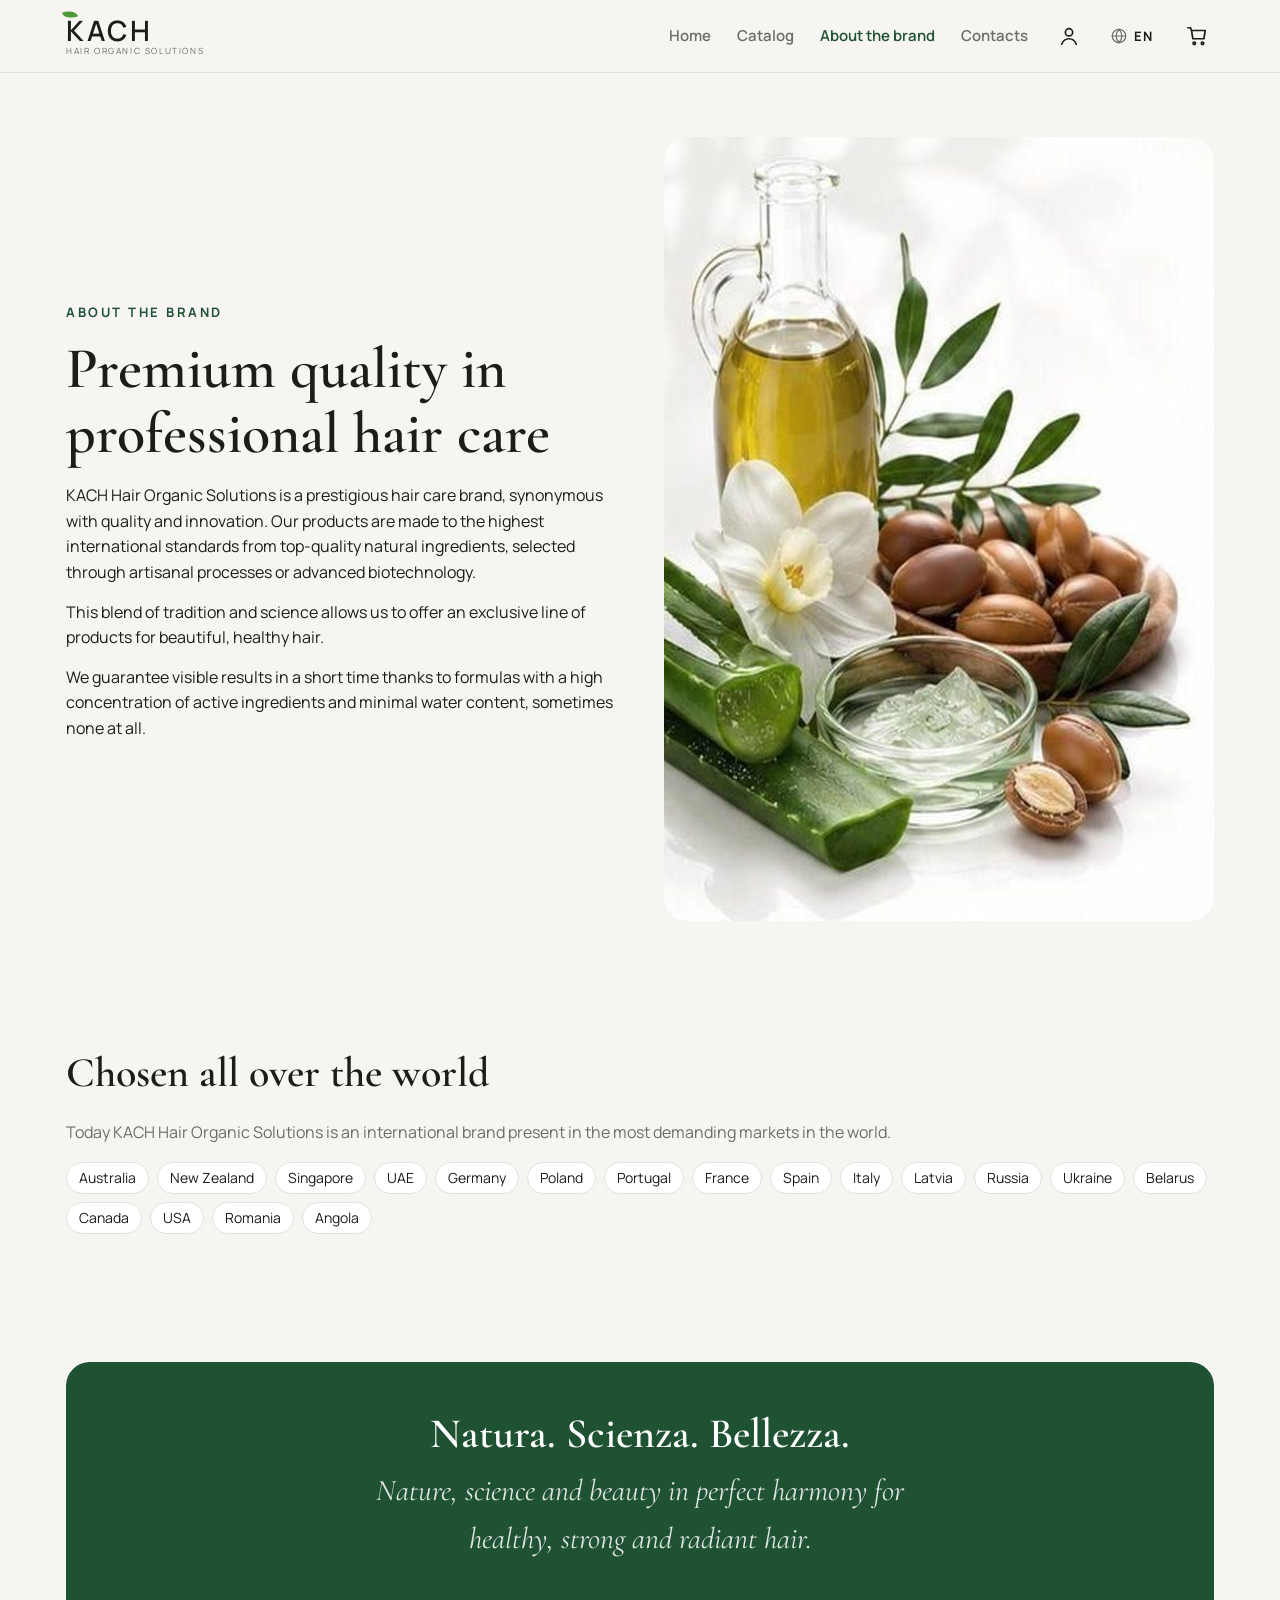
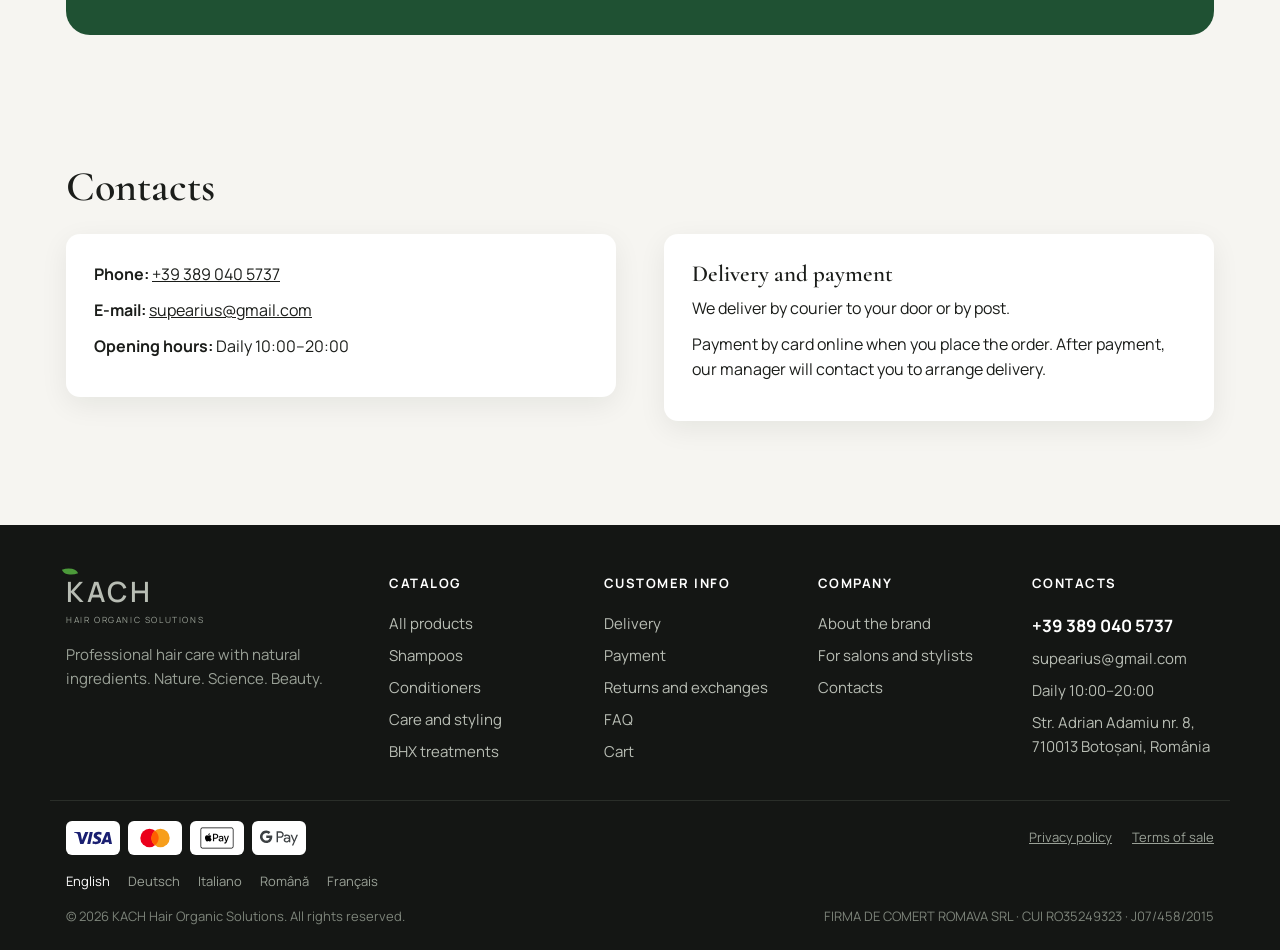
==== about.html @ 1270d690 "Цены без НДС по умолчанию; при выборе Румынии — с НДС 21% Co-Authored-By: Claude Opus 5.5 (1M contex" ====
<!doctype html>
<html lang="en">
<head>
  <meta charset="utf-8">
  <meta name="viewport" content="width=device-width, initial-scale=1">
  <title data-i18n="meta.about.title">About the brand — KACH</title>
  <meta name="description" data-i18n-content="meta.about.desc" content="About the KACH Hair Organic Solutions brand and contacts.">
  <link rel="canonical" href="https://kachhair.com/about.html">
  <meta property="og:url" content="https://kachhair.com/about.html">
  <link rel="alternate" hreflang="en" href="https://kachhair.com/about.html">
  <link rel="alternate" hreflang="de" href="https://kachhair.com/about.html?lang=de">
  <link rel="alternate" hreflang="it" href="https://kachhair.com/about.html?lang=it">
  <link rel="alternate" hreflang="ro" href="https://kachhair.com/about.html?lang=ro">
  <link rel="alternate" hreflang="fr" href="https://kachhair.com/about.html?lang=fr">
  <link rel="alternate" hreflang="x-default" href="https://kachhair.com/about.html">
  <link rel="icon" href="/favicon.ico" sizes="48x48">
  <link rel="icon" type="image/png" sizes="32x32" href="/images/icons/icon-32.png">
  <link rel="icon" type="image/png" sizes="192x192" href="/images/icons/icon-192.png">
  <link rel="apple-touch-icon" sizes="180x180" href="/apple-touch-icon.png">
  <link rel="manifest" href="/site.webmanifest">
  <link rel="preconnect" href="https://fonts.googleapis.com">
  <link rel="stylesheet" href="https://fonts.googleapis.com/css2?family=Cormorant+Garamond:ital,wght@0,500;0,600;1,500&family=Manrope:wght@400;600;700&display=swap">
  <link rel="stylesheet" href="css/style.css?v=86500">
  <script src="js/i18n.js?v=86500"></script>
</head>
<body data-page="about">
  <header id="site-header"></header>
  <main>
    <section class="section">
      <div class="container about-grid">
        <div>
          <p class="eyebrow" data-i18n="About the brand">About the brand</p>
          <h1 data-i18n="about.h1">Premium quality in professional hair care</h1>
          <p data-i18n="about.p1">KACH Hair Organic Solutions is a prestigious hair care brand, synonymous with quality and innovation. Our products are made to the highest international standards from top-quality natural ingredients, selected through artisanal processes or advanced biotechnology.</p>
          <p data-i18n="about.p2">This blend of tradition and science allows us to offer an exclusive line of products for beautiful, healthy hair.</p>
          <p data-i18n="about.p3">We guarantee visible results in a short time thanks to formulas with a high concentration of active ingredients and minimal water content, sometimes none at all.</p>
        </div>
        <img src="images/hero-ingredients.jpg" data-i18n-alt="about.imgAlt" alt="Natural KACH ingredients" width="688" height="784" style="border-radius:24px">
      </div>
    </section>

    <section class="section">
      <div class="container">
        <h2 data-i18n="about.h2world">Chosen all over the world</h2>
        <p class="muted" data-i18n="about.world">Today KACH Hair Organic Solutions is an international brand present in the most demanding markets in the world.</p>
        <div class="countries" data-i18n="about.countries"><span>Australia</span><span>New Zealand</span><span>Singapore</span><span>UAE</span><span>Germany</span><span>Poland</span><span>Portugal</span><span>France</span><span>Spain</span><span>Italy</span><span>Latvia</span><span>Russia</span><span>Ukraine</span><span>Belarus</span><span>Canada</span><span>USA</span><span>Romania</span><span>Angola</span></div>
      </div>
    </section>

    <section class="section">
      <div class="container">
        <div class="banner">
          <h2>Natura. Scienza. Bellezza.</h2>
          <p class="motto" data-i18n="about.motto">Nature, science and beauty in perfect harmony for healthy, strong and radiant hair.</p>
        </div>
      </div>
    </section>

    <section class="section" id="contacts">
      <div class="container">
        <h2 data-i18n="Contacts">Contacts</h2>
        <div class="about-grid" style="align-items:start">
          <div class="panel">
            <p><strong data-i18n="Phone:">Phone:</strong> <span data-contact="phone"></span></p>
            <p><strong>E-mail:</strong> <span data-contact="email"></span></p>
            <p><strong data-i18n="Opening hours:">Opening hours:</strong> <span data-contact="hours"></span></p>
          </div>
          <div class="panel">
            <h3 data-i18n="Delivery and payment">Delivery and payment</h3>
            <p data-i18n="about.delivery">We deliver by courier to your door or by post.</p>
            <p data-i18n="about.payment">Payment by card online when you place the order. After payment, our manager will contact you to arrange delivery.</p>
          </div>
        </div>
      </div>
    </section>
  </main>
  <footer id="site-footer"></footer>
  <script src="js/products.js?v=86500"></script>
  <script src="js/countries.js?v=86500"></script>
  <script src="js/shipping.js?v=86500"></script>
  <script src="js/vendor/supabase.js?v=86500"></script>
  <script src="js/supabase-config.js?v=86500"></script>
  <script src="js/auth.js?v=86500"></script>
  <script src="js/app.js?v=86500"></script>
</body>
</html>
---- css/style.css ----
/* Фирменные цвета KACH — меняйте здесь */
[hidden] { display: none !important; }
:root {
  --bg: #f6f5f1;        /* светлый мрамор */
  --surface: #ffffff;
  --text: #1b1d1a;
  --muted: #6a6e66;
  --green: #1f5133;     /* фирменный тёмно-зелёный */
  --green-dark: #143823;
  --green-soft: #e4ece4;
  --ink: #141614;       /* чёрные плашки */
  --line: #e2e2dc;
  --radius: 14px;
  --shadow: 0 8px 28px rgba(20, 30, 20, 0.07);
  --serif: "Cormorant Garamond", Georgia, "Times New Roman", serif;
  --sans: "Manrope", -apple-system, "Segoe UI", Roboto, Arial, sans-serif;
}

* { box-sizing: border-box; }
html { scroll-behavior: smooth; }
body { margin: 0; font-family: var(--sans); background: var(--bg); color: var(--text); line-height: 1.6; font-size: 16px; }
h1, h2, h3 { font-family: var(--serif); font-weight: 600; line-height: 1.12; text-wrap: balance; }
h1 { font-size: clamp(34px, 5.5vw, 58px); margin: 0 0 16px; }
h2 { font-size: clamp(28px, 4vw, 42px); margin: 0 0 24px; }
h3 { font-size: 23px; margin: 0 0 8px; }
a { color: inherit; }
img { max-width: 100%; display: block; }
.container { width: 100%; max-width: 1180px; margin: 0 auto; padding: 0 16px; }
.muted { color: var(--muted); }
.small { font-size: 14px; }
.section { padding: 64px 0; }
.center { text-align: center; }
.eyebrow { text-transform: uppercase; letter-spacing: 2.5px; font-size: 13px; color: var(--green); font-weight: 700; margin: 0 0 14px; }
:focus-visible { outline: 2px solid var(--green); outline-offset: 2px; }

/* Кнопки */
.btn { display: inline-block; border: 0; cursor: pointer; text-decoration: none; background: var(--green); color: #fff; padding: 13px 28px; border-radius: 999px; font: inherit; font-weight: 700; letter-spacing: .3px; transition: background .2s, transform .1s; }
.btn:hover { background: var(--green-dark); }
.btn:active { transform: scale(.97); }
.btn-small { padding: 8px 16px; font-size: 14px; }
.btn-block { display: block; width: 100%; text-align: center; }
.btn-outline { background: transparent; color: var(--green); box-shadow: inset 0 0 0 1.5px var(--green); }
.btn-outline:hover { background: var(--green); color: #fff; }
.btn-light { background: #fff; color: var(--green-dark); }
.btn-light:hover { background: var(--green-soft); }

/* Логотип */
.logo { display: inline-flex; flex-direction: column; text-decoration: none; line-height: 1; color: var(--text); }
.logo-word { font-family: var(--sans); font-weight: 600; font-size: 28px; letter-spacing: 3px; position: relative; }
.logo-word::before { content: ""; position: absolute; left: -3px; top: -6px; width: 14px; height: 9px; background: #4c9a3a; border-radius: 0 100% 0 100%; transform: rotate(-20deg); }
.logo-sub { font-size: 8.5px; letter-spacing: 1.6px; text-transform: uppercase; color: var(--muted); margin-top: 3px; }

/* Шапка */
#site-header { position: sticky; top: 0; z-index: 20; background: rgba(246, 245, 241, .94); backdrop-filter: blur(8px); border-bottom: 1px solid var(--line); }
.header-inner { display: flex; align-items: center; gap: 24px; height: 72px; }
.nav { display: flex; gap: 26px; margin-left: auto; }
.nav a { text-decoration: none; color: var(--muted); font-weight: 600; font-size: 15px; }
.nav a:hover, .nav a[aria-current="page"] { color: var(--green); }
.cart-link { position: relative; display: flex; color: var(--text); padding: 6px; }
.cart-count { position: absolute; top: -4px; right: -8px; background: var(--green); color: #fff; font-size: 12px; min-width: 20px; height: 20px; border-radius: 10px; display: grid; place-items: center; padding: 0 5px; }
.cart-count[hidden] { display: none; }
.menu-toggle { display: none; background: none; border: 0; font-size: 24px; cursor: pointer; color: var(--text); }
@media (max-width: 760px) {
  .header-inner { gap: 12px; }
  .menu-toggle { display: block; margin-left: auto; order: 2; }
  .cart-link { order: 3; }
  .nav { display: none; position: absolute; top: 72px; left: 0; right: 0; flex-direction: column; gap: 0; background: var(--bg); border-bottom: 1px solid var(--line); }
  .nav a { padding: 14px 16px; border-top: 1px solid var(--line); }
  #site-header.open .nav { display: flex; }
}

/* Главный экран */
.hero { padding: 56px 0 40px; }
.hero-inner { display: grid; grid-template-columns: 1fr 1.05fr; gap: 48px; align-items: center; }
.hero h1 em { font-style: italic; color: var(--green); font-weight: 500; }
.hero .lead { font-size: 18px; color: var(--muted); max-width: 500px; margin: 0 0 28px; }
.hero-actions { display: flex; gap: 12px; flex-wrap: wrap; }
.hero-art { border-radius: 24px; overflow: hidden; box-shadow: var(--shadow); background: #fff; }
.hero-art img { width: 100%; height: auto; }
.trust { display: flex; flex-wrap: wrap; gap: 8px 20px; margin-top: 28px; font-size: 14px; color: var(--muted); }
.trust span::before { content: "✓ "; color: var(--green); font-weight: 700; }
@media (max-width: 860px) { .hero { padding: 32px 0; } .hero-inner { grid-template-columns: 1fr; gap: 28px; } }

/* Философия */
.pillars { display: grid; grid-template-columns: repeat(5, 1fr); border-top: 1px solid var(--line); border-bottom: 1px solid var(--line); }
.pillar { padding: 26px 18px; text-align: center; border-left: 1px solid var(--line); }
.pillar:first-child { border-left: 0; }
.pillar svg { width: 40px; height: 40px; margin: 0 auto 10px; color: var(--green); }
.pillar strong { display: block; font-size: 13px; text-transform: uppercase; letter-spacing: 1px; }
.pillar span { font-size: 13px; color: var(--muted); }
@media (max-width: 900px) { .pillars { grid-template-columns: repeat(2, 1fr); } .pillar { border-left: 0; border-top: 1px solid var(--line); } .pillar:nth-child(-n+2) { border-top: 0; } }

/* Категории */
.cats { display: grid; grid-template-columns: repeat(4, 1fr); gap: 16px; }
.cat { position: relative; display: block; border-radius: var(--radius); overflow: hidden; text-decoration: none; color: #fff; aspect-ratio: 4 / 5; max-width: 100%; background: var(--ink); }
.cat img { width: 100%; height: 100%; object-fit: cover; opacity: .9; transition: transform .4s; }
.cat:hover img { transform: scale(1.04); }
.cat span { position: absolute; left: 0; right: 0; bottom: 0; padding: 40px 18px 16px; background: linear-gradient(transparent, rgba(10, 20, 12, .85)); font-family: var(--serif); font-size: 24px; font-weight: 600; }
@media (max-width: 860px) { .cats { grid-template-columns: repeat(2, 1fr); } }

/* Карточки товаров */
.grid { display: grid; grid-template-columns: repeat(4, 1fr); gap: 20px; }
@media (max-width: 1000px) { .grid { grid-template-columns: repeat(3, 1fr); } }
@media (max-width: 760px) { .grid { grid-template-columns: repeat(2, 1fr); gap: 12px; } }
.card { background: var(--surface); border-radius: var(--radius); overflow: hidden; box-shadow: var(--shadow); display: flex; flex-direction: column; transition: transform .2s; min-width: 0; }
.card:hover { transform: translateY(-3px); }
.card-image { position: relative; display: block; aspect-ratio: 4 / 5; background: #f1f0ec; }
.card-image img { width: 100%; height: 100%; object-fit: cover; }
.badge { position: absolute; top: 12px; left: 12px; background: var(--green); color: #fff; font-size: 12px; font-weight: 700; padding: 4px 10px; border-radius: 999px; }
.card-body { padding: 16px 18px 18px; display: flex; flex-direction: column; flex: 1; }
.card-body h3 { font-family: var(--sans); font-size: 17px; font-weight: 700; margin: 0 0 4px; }
.card-body h3 a { text-decoration: none; }
.card-type { font-size: 12px; color: var(--green); text-transform: uppercase; letter-spacing: 1px; font-weight: 700; margin: 0 0 6px; }
.card-sub { margin: 0 0 6px; color: var(--muted); font-size: 14px; }
.card-sizes { margin: 0 0 14px; font-size: 13px; color: var(--muted); }
.card-footer { margin-top: auto; display: flex; align-items: center; justify-content: space-between; gap: 8px; flex-wrap: wrap; }
.price { font-weight: 700; font-size: 16px; }
.price.big { font-size: 26px; margin: 4px 0 16px; }
@media (max-width: 480px) { .card-body { padding: 12px; } .card-footer .btn { width: 100%; text-align: center; } }

/* Каталог */
.chips { display: flex; gap: 8px; flex-wrap: wrap; margin-bottom: 28px; }
.chip { border: 1px solid var(--line); background: var(--surface); padding: 8px 16px; border-radius: 999px; cursor: pointer; font: inherit; font-size: 14px; font-weight: 600; color: var(--text); }
.chip.active { background: var(--green); border-color: var(--green); color: #fff; }
select, input, textarea { font: inherit; color: var(--text); background: var(--surface); border: 1px solid var(--line); border-radius: 10px; padding: 10px 12px; }

/* Страница товара */
.breadcrumbs { margin: 24px 0; font-size: 14px; color: var(--muted); }
.breadcrumbs a { color: var(--green); }
.product-layout { display: grid; grid-template-columns: 1fr 1fr; gap: 48px; align-items: start; }
.product-image { border-radius: var(--radius); overflow: hidden; background: #f1f0ec; }
.product-image img { width: 100%; height: auto; }
.product-sub { font-size: 18px; color: var(--muted); margin: -6px 0 8px; }
.sizes { display: flex; gap: 8px; flex-wrap: wrap; }
.buy-row { display: flex; gap: 12px; flex-wrap: wrap; margin: 22px 0; }
.qty { display: inline-flex; align-items: center; border: 1px solid var(--line); border-radius: 999px; background: var(--surface); }
.qty button { background: none; border: 0; width: 40px; height: 44px; font-size: 18px; cursor: pointer; color: var(--text); }
.qty input { width: 44px; border: 0; text-align: center; padding: 0; -moz-appearance: textfield; }
.qty input::-webkit-inner-spin-button { -webkit-appearance: none; }
.qty span { min-width: 28px; text-align: center; }
.specs { margin: 0 0 20px; border-top: 1px solid var(--line); }
.specs div { display: grid; grid-template-columns: 120px 1fr; gap: 12px; padding: 10px 0; border-bottom: 1px solid var(--line); }
.specs dt { color: var(--muted); font-size: 14px; }
.specs dd { margin: 0; font-size: 15px; }
.benefits { list-style: none; padding: 0; margin: 0; display: grid; grid-template-columns: 1fr 1fr; gap: 8px 16px; }
.benefits li { font-size: 14px; font-weight: 600; }
.benefits li::before { content: "✓ "; color: var(--green); }
.product-details { display: grid; grid-template-columns: 1.1fr 1fr; gap: 48px; margin-top: 56px; align-items: start; }
.details-text p { margin: 0 0 14px; }
.details-text h3 { margin-top: 28px; }
.keys { display: flex; flex-wrap: wrap; gap: 8px; }
.key { background: var(--green-soft); color: var(--green-dark); padding: 6px 12px; border-radius: 999px; font-size: 14px; font-weight: 600; }
.poster { margin: 0; }
.poster img { border-radius: var(--radius); box-shadow: var(--shadow); }
.poster figcaption { font-size: 13px; color: var(--muted); margin-top: 8px; }
@media (max-width: 860px) { .product-layout, .product-details { grid-template-columns: 1fr; gap: 24px; } .product-details { margin-top: 32px; } }

/* Корзина */
.cart-layout { display: grid; grid-template-columns: 1fr 340px; gap: 32px; align-items: start; }
.cart-list { background: var(--surface); border-radius: var(--radius); box-shadow: var(--shadow); }
.cart-row { display: grid; grid-template-columns: 64px 1fr auto auto 32px; gap: 16px; align-items: center; padding: 14px 20px; border-bottom: 1px solid var(--line); }
.cart-row:last-child { border-bottom: 0; }
.cart-thumb { border-radius: 10px; overflow: hidden; aspect-ratio: 4 / 5; }
.cart-thumb img { width: 100%; height: 100%; object-fit: cover; }
.cart-name { display: flex; flex-direction: column; min-width: 0; }
.cart-name a { text-decoration: none; }
.cart-sum { min-width: 80px; text-align: right; }
.remove { background: none; border: 0; font-size: 22px; color: var(--muted); cursor: pointer; }
.remove:hover { color: #b04a3a; }
.summary { background: var(--surface); border-radius: var(--radius); box-shadow: var(--shadow); padding: 24px; position: sticky; top: 92px; }
.row { display: flex; justify-content: space-between; gap: 12px; padding: 6px 0; }
.row.total { border-top: 1px solid var(--line); margin: 12px 0 18px; padding-top: 14px; font-weight: 700; font-size: 18px; }
@media (max-width: 860px) {
  .cart-layout { grid-template-columns: 1fr; }
  .summary { position: static; }
  .cart-row { grid-template-columns: 56px 1fr 32px; grid-template-areas: "img name rm" "img qty sum"; row-gap: 8px; padding: 14px 16px; }
  .cart-thumb { grid-area: img; } .cart-name { grid-area: name; } .remove { grid-area: rm; }
  .cart-row .qty { grid-area: qty; justify-self: start; } .cart-sum { grid-area: sum; }
}

/* Оформление заказа */
.checkout-layout { display: grid; grid-template-columns: 1fr 360px; gap: 32px; align-items: start; }
.form { background: var(--surface); border-radius: var(--radius); box-shadow: var(--shadow); padding: 28px; display: grid; gap: 18px; }
.form fieldset { border: 0; padding: 0; margin: 0; display: grid; gap: 14px; }
.form legend { font-family: var(--serif); font-size: 24px; font-weight: 600; margin-bottom: 10px; }
.field { display: grid; gap: 6px; }
.field label { font-size: 14px; color: var(--muted); }
.field-row { display: grid; grid-template-columns: 1fr 1fr; gap: 14px; }
.radio { display: flex; gap: 10px; align-items: flex-start; padding: 12px 14px; border: 1px solid var(--line); border-radius: 10px; cursor: pointer; }
.radio input { margin-top: 5px; accent-color: var(--green); }
.radio:has(input:checked) { border-color: var(--green); background: var(--green-soft); }
@media (max-width: 860px) { .checkout-layout { grid-template-columns: 1fr; } .field-row { grid-template-columns: 1fr; } .form { padding: 20px; } }

/* Пустые состояния */
.empty { text-align: center; padding: 64px 16px; }
.success-icon { width: 72px; height: 72px; border-radius: 50%; background: var(--green); color: #fff; font-size: 36px; display: grid; place-items: center; margin: 0 auto 20px; }

/* О бренде */
.about-grid { display: grid; grid-template-columns: 1fr 1fr; gap: 48px; align-items: center; }
.about-grid p { margin: 0 0 14px; }
.panel { background: var(--surface); border-radius: var(--radius); box-shadow: var(--shadow); padding: 28px; }
.panel p { margin: 0 0 10px; }
.countries { display: flex; flex-wrap: wrap; gap: 8px; margin-top: 8px; }
.countries span { border: 1px solid var(--line); background: var(--surface); border-radius: 999px; padding: 4px 12px; font-size: 14px; }
@media (max-width: 860px) { .about-grid { grid-template-columns: 1fr; gap: 24px; } }

/* Тёмная полоса */
.band { background: var(--green-dark); color: #fff; }
.band .container { display: grid; grid-template-columns: repeat(4, 1fr); gap: 20px; padding-top: 26px; padding-bottom: 26px; }
.band .container > div { font-size: 13px; text-transform: uppercase; letter-spacing: 1.2px; display: flex; gap: 12px; align-items: center; }
.band svg { flex: none; width: 34px; height: 34px; color: #8cc47a; }
@media (max-width: 860px) { .band .container { grid-template-columns: 1fr 1fr; } }

/* Баннер */
.banner { background: var(--green); color: #fff; border-radius: 24px; padding: 48px 32px; text-align: center; }
.banner h2 { margin-bottom: 10px; }
.banner p { opacity: .85; max-width: 560px; margin: 0 auto 24px; }
.motto { font-family: var(--serif); font-style: italic; font-size: clamp(22px, 3vw, 30px); }

/* Подвал */
#site-footer { background: var(--ink); color: #c9cdc5; margin-top: 40px; padding: 0 0 24px; font-size: 15px; }
.footer-top { background: var(--green-dark); color: #fff; }
.footer-top-inner { display: flex; justify-content: space-between; align-items: center; gap: 16px 32px; flex-wrap: wrap; padding-top: 22px; padding-bottom: 22px; }
.footer-top strong { display: block; font-family: var(--serif); font-size: 24px; font-weight: 600; }
.footer-top span { color: #bfd3c3; font-size: 14px; }
.socials { display: flex; gap: 10px; flex-wrap: wrap; }
.social { width: 42px; height: 42px; border-radius: 50%; display: grid; place-items: center; border: 1px solid rgba(255,255,255,.35); color: #fff; transition: background .2s; }
.social:hover { background: rgba(255,255,255,.12); }
.social svg { width: 20px; height: 20px; }
#site-footer .logo { color: #fff; }
#site-footer .logo-sub { color: #9aa197; }
.footer-note { color: #9aa197; margin: 14px 0 8px; max-width: 300px; }
.footer-made { color: #8cc47a; font-size: 13px; text-transform: uppercase; letter-spacing: 1.5px; margin: 0; }
.footer-inner { display: grid; grid-template-columns: 1.6fr repeat(4, 1fr); gap: 32px; padding-top: 48px; padding-bottom: 32px; }
.footer-inner h4 { margin: 0 0 14px; font-size: 13px; text-transform: uppercase; letter-spacing: 1.5px; color: #fff; }
.footer-inner a:not(.logo), .footer-inner span { display: block; text-decoration: none; color: #b8bdb4; padding: 4px 0; }
.footer-inner a:not(.logo):hover { color: #fff; }
.footer-inner .footer-phone { color: #fff !important; font-weight: 700; font-size: 17px; }
.footer-bottom { display: flex; justify-content: space-between; align-items: center; gap: 16px; flex-wrap: wrap; border-top: 1px solid #2a2e29; padding-top: 20px; padding-bottom: 16px; }
.pay { display: flex; gap: 8px; flex-wrap: wrap; }
.pay-badge { display: inline-flex; align-items: center; justify-content: center; width: 54px; height: 34px; padding: 6px 8px; background: #fff; border-radius: 6px; }
.pay-inline { margin: 8px 0 4px; }
.pay-inline .pay-badge { width: 46px; height: 30px; padding: 5px 7px; border: 1px solid #e3e3dc; }
.pay-badge svg { width: 100%; height: 100%; display: block; }
.legal { display: flex; gap: 20px; flex-wrap: wrap; }
.legal a { color: #9aa197; font-size: 13px; }
.legal a:hover { color: #fff; }
.copyright { display: flex; justify-content: space-between; gap: 8px 24px; flex-wrap: wrap; font-size: 13px; color: #7d847a; }
@media (max-width: 1000px) { .footer-inner { grid-template-columns: repeat(2, 1fr); } .footer-brand { grid-column: 1 / -1; } }
@media (max-width: 480px) { .footer-inner { grid-template-columns: 1fr; gap: 24px; } }

/* Страница «Покупателям» */
.info-layout { display: grid; grid-template-columns: 240px 1fr; gap: 40px; align-items: start; }
.info-nav { position: sticky; top: 92px; display: grid; gap: 4px; }
.info-nav a { text-decoration: none; color: var(--muted); padding: 6px 12px; border-radius: 8px; font-weight: 600; font-size: 15px; }
.info-nav a:hover { background: var(--green-soft); color: var(--green-dark); }
.info-block { background: var(--surface); border-radius: var(--radius); box-shadow: var(--shadow); padding: 28px; margin-bottom: 20px; scroll-margin-top: 96px; min-width: 0; }
.info-block h2 { font-size: 30px; margin-bottom: 14px; }
.info-block p, .info-block li { color: #3b3f39; }
.info-block ul { padding-left: 20px; }
.info-block details { border-top: 1px solid var(--line); padding: 12px 0; }
.info-block summary { cursor: pointer; font-weight: 700; }
.info-block details p { margin: 8px 0 0; }
.note { background: #fff8e6; border: 1px solid #f0dfb0; color: #6b5514; border-radius: 10px; padding: 10px 14px; font-size: 14px; }
@media (max-width: 860px) { .info-layout { grid-template-columns: 1fr; } .info-nav { position: static; display: flex; flex-wrap: wrap; } .info-block { padding: 20px; } }

/* Уведомление */
.toast { position: fixed; left: 50%; bottom: 24px; transform: translate(-50%, 20px); background: var(--ink); color: #fff; padding: 12px 22px; border-radius: 999px; opacity: 0; pointer-events: none; transition: .25s; z-index: 50; white-space: nowrap; }
.toast.show { opacity: 1; transform: translate(-50%, 0); }
@media (prefers-reduced-motion: reduce) { * { transition: none !important; scroll-behavior: auto !important; } }

/* Главная по плакату бренда */
.brand-hero { padding: 40px 0 48px; background: var(--surface); }
.brand-grid { display: grid; grid-template-columns: 0.8fr 1.2fr; gap: 48px; align-items: start; }
.brand-art { border-radius: 24px; overflow: hidden; position: sticky; top: 96px; }
.brand-art img { width: 100%; height: auto; }
.brand-text { position: relative; text-align: left; min-width: 0; }
.brand-text p { margin: 0 0 14px; }
.brand-text strong { color: var(--green); }
.brand-text hr { border: 0; border-top: 2px solid var(--green); width: 36px; margin: 18px 0; }
.world { position: absolute; right: 0; top: 0; width: 42%; opacity: .7; pointer-events: none; }
.big-logo { display: flex; flex-direction: column; line-height: 1; margin-bottom: 22px; position: relative; }
.big-logo .logo-word { font-size: clamp(56px, 9vw, 104px); letter-spacing: 8px; color: #5d6360; }
.big-logo .logo-word::before { width: 34px; height: 22px; left: 0; top: -12px; }
.big-logo .logo-sub { font-size: clamp(13px, 1.8vw, 20px); letter-spacing: 2.5px; margin-top: 6px; }
.brand-kicker { font-size: 18px; font-weight: 700; letter-spacing: 3px; text-transform: uppercase; margin: 0 0 2px !important; }
.brand-script { font-family: var(--serif); font-style: italic; font-size: clamp(26px, 3.4vw, 36px); color: var(--green); margin: 0 0 8px !important; }
.leaf-rule { width: 60px; height: 2px; background: var(--green); margin: 4px 0 22px; position: relative; }
.leaf-rule::after { content: ""; position: absolute; right: -14px; top: -6px; width: 12px; height: 8px; background: var(--green); border-radius: 0 100% 0 100%; }
.brand-text .btn { margin-top: 10px; }
.philosophy { padding: 40px 0; background: var(--bg); }
.phil-grid { display: grid; grid-template-columns: 1.6fr 1fr; gap: 32px; align-items: center; }
.phil-title { font-family: var(--sans); font-size: 18px; font-weight: 700; letter-spacing: 2.5px; text-transform: uppercase; color: var(--green); margin: 0 0 16px; }
.philosophy .pillars { border: 0; }
.philosophy .pillar svg { width: 44px; height: 44px; padding: 8px; border: 1.4px solid var(--green); border-radius: 50%; }
.motto-box { text-align: center; border-left: 1px solid var(--line); padding-left: 24px; }
.motto-head { font-size: 20px; font-weight: 700; letter-spacing: 2px; text-transform: uppercase; color: var(--green); margin: 0 0 8px; }
.motto-box .motto { margin: 0; }
@media (max-width: 960px) {
  .brand-grid, .phil-grid { grid-template-columns: 1fr; gap: 28px; }
  .brand-art { position: static; max-width: 520px; }
  .motto-box { border-left: 0; padding-left: 0; border-top: 1px solid var(--line); padding-top: 24px; }
}
@media (max-width: 560px) { .world { display: none; } .big-logo .logo-word { letter-spacing: 5px; } }
@media (max-width: 560px) { .band .container { grid-template-columns: 1fr; } }
[data-page="home"] #site-footer { margin-top: 0; }
[data-page="home"] .footer-top { border-top: 1px solid rgba(255,255,255,.12); }

/* Иконка кабинета */
.account-link { position: relative; display: flex; color: var(--text); padding: 6px; }
.account-link.logged svg { display: none; }
.account-initial { width: 30px; height: 30px; border-radius: 50%; background: var(--green); color: #fff; display: grid; place-items: center; font-weight: 700; font-size: 14px; }
.account-initial[hidden] { display: none; }
@media (max-width: 760px) { .account-link { order: 3; margin-left: 4px; } .cart-link { order: 4; } }

/* Избранное */
.card { position: relative; }
.fav { position: absolute; top: 10px; right: 10px; z-index: 2; width: 38px; height: 38px; border-radius: 50%; border: 0; background: rgba(255,255,255,.92); color: var(--text); display: grid; place-items: center; cursor: pointer; box-shadow: 0 2px 8px rgba(0,0,0,.08); transition: transform .15s; }
.fav:hover { transform: scale(1.08); }
.fav.on { color: #c0392b; }
.fav.on svg { fill: currentColor; }
.fav-big { position: static; width: 46px; height: 46px; border: 1px solid var(--line); box-shadow: none; background: var(--surface); }

/* Вход и регистрация */
.auth-wrap { display: grid; grid-template-columns: minmax(0, 460px) minmax(0, 1fr); gap: 48px; align-items: start; justify-content: center; }
.auth-wrap.single { grid-template-columns: minmax(0, 480px); }
.auth-card { background: var(--surface); border-radius: 20px; box-shadow: var(--shadow); padding: 32px; }
.auth-card.center { text-align: center; }
.auth-title { font-size: 36px; margin: 18px 0 18px; }
.auth-tabs { display: grid; grid-template-columns: 1fr 1fr; background: var(--bg); border-radius: 999px; padding: 4px; }
.auth-tabs button { border: 0; background: none; padding: 10px; border-radius: 999px; font: inherit; font-weight: 700; color: var(--muted); cursor: pointer; }
.auth-tabs button.active { background: var(--surface); color: var(--green-dark); box-shadow: 0 1px 4px rgba(0,0,0,.08); }
.btn-google { width: 100%; display: flex; align-items: center; justify-content: center; gap: 10px; border: 1px solid var(--line); background: var(--surface); border-radius: 999px; padding: 12px; font: inherit; font-weight: 700; cursor: pointer; color: var(--text); }
.btn-google:hover { background: var(--bg); }
.btn-google:disabled, .btn:disabled { opacity: .6; cursor: wait; }
.or { display: flex; align-items: center; gap: 12px; color: var(--muted); font-size: 13px; margin: 18px 0; }
.or::before, .or::after { content: ""; flex: 1; border-top: 1px solid var(--line); }
.auth-form { display: grid; gap: 14px; }
.auth-form input:not([type="checkbox"]), .cab-form input { width: 100%; }
.pass-wrap { position: relative; }
.pass-wrap input { padding-right: 90px; }
.pass-toggle { position: absolute; right: 6px; top: 50%; transform: translateY(-50%); border: 0; background: none; color: var(--green); font: inherit; font-size: 13px; font-weight: 700; cursor: pointer; padding: 6px 8px; }
.check { display: flex; gap: 8px; align-items: flex-start; }
.check input { margin-top: 4px; accent-color: var(--green); }
.form-msg { margin: 0; font-size: 14px; min-height: 0; }
.form-msg.err { color: #b03a2e; background: #fbecea; padding: 10px 12px; border-radius: 8px; }
.form-msg.ok { color: var(--green-dark); background: var(--green-soft); padding: 10px 12px; border-radius: 8px; }
.auth-foot { text-align: center; margin: 16px 0 0; }
.link { border: 0; background: none; color: var(--green); font: inherit; font-weight: 600; cursor: pointer; padding: 0; text-decoration: underline; text-underline-offset: 3px; }
.link.danger { color: #b03a2e; }
.auth-perks { padding-top: 24px; }
.auth-perks h2 { font-size: 30px; }
.auth-perks ul { list-style: none; padding: 0; margin: 0; display: grid; gap: 18px; }
.auth-perks li { display: grid; gap: 2px; padding-left: 28px; position: relative; }
.auth-perks li::before { content: "✓"; position: absolute; left: 0; top: 0; color: var(--green); font-weight: 700; }
.auth-perks span { color: var(--muted); font-size: 15px; }
.login-hint { background: var(--green-soft); border-radius: 10px; padding: 10px 14px; margin: 0; font-size: 14px; }
.login-hint[hidden] { display: none; }
@media (max-width: 860px) { .auth-wrap { grid-template-columns: minmax(0, 1fr); gap: 28px; } .auth-card { padding: 22px; } .auth-perks { padding-top: 0; } }

/* Кабинет */
.cab-head { display: flex; align-items: center; gap: 16px; margin-bottom: 28px; }
.cab-head h1 { margin: 0; font-size: clamp(30px, 4vw, 44px); }
.cab-head p { margin: 0; }
.avatar { width: 64px; height: 64px; border-radius: 50%; background: var(--green); color: #fff; display: grid; place-items: center; font-size: 26px; font-weight: 700; flex: none; }
.cab-layout { display: grid; grid-template-columns: 240px minmax(0, 1fr); gap: 32px; align-items: start; }
.cab-nav { display: grid; gap: 4px; background: var(--surface); border-radius: var(--radius); box-shadow: var(--shadow); padding: 12px; position: sticky; top: 92px; }
.cab-nav a { text-decoration: none; padding: 10px 14px; border-radius: 10px; font-weight: 600; color: var(--muted); }
.cab-nav a:hover { background: var(--bg); color: var(--text); }
.cab-nav a.active { background: var(--green-soft); color: var(--green-dark); }
.cab-nav .logout { text-align: left; padding: 10px 14px; color: #b03a2e; text-decoration: none; border-top: 1px solid var(--line); margin-top: 6px; border-radius: 0; }
.cab-body { background: var(--surface); border-radius: var(--radius); box-shadow: var(--shadow); padding: 28px; min-width: 0; }
.cab-body h2 { font-size: 30px; margin-bottom: 18px; }
.cab-empty { text-align: center; padding: 32px 0; color: var(--muted); }
.cab-form { display: grid; gap: 14px; max-width: 520px; }
.cab-form h3 { margin: 18px 0 0; }
.cab-sub { border-top: 1px solid var(--line); margin-top: 28px; padding-top: 20px; display: grid; gap: 8px; justify-items: start; max-width: 520px; }
.cab-sub h3, .cab-sub p { margin: 0; }
.grid-3 { grid-template-columns: repeat(3, minmax(0, 1fr)); }
.order { border: 1px solid var(--line); border-radius: 12px; padding: 16px 18px; margin-bottom: 14px; }
.order header, .order footer { display: flex; justify-content: space-between; gap: 12px; flex-wrap: wrap; align-items: center; }
.order ul { list-style: none; padding: 0; margin: 12px 0; display: grid; gap: 6px; }
.order li { display: flex; justify-content: space-between; gap: 12px; font-size: 15px; }
.order footer { border-top: 1px solid var(--line); padding-top: 10px; }
.status { font-size: 13px; font-weight: 700; padding: 4px 10px; border-radius: 999px; background: #fff3d6; color: #7a5a0c; }
.status-confirmed, .status-shipped { background: #e3eefc; color: #234e8a; }
.status-done, .status-paid { background: var(--green-soft); color: var(--green-dark); }
.status-cancelled { background: #f3e1df; color: #8e2f24; }
.addr-list { display: grid; gap: 10px; margin-bottom: 8px; }
.addr { display: flex; justify-content: space-between; gap: 12px; flex-wrap: wrap; border: 1px solid var(--line); border-radius: 12px; padding: 14px 16px; }
.addr p { margin: 4px 0 0; }
.addr-actions { display: flex; gap: 16px; align-items: center; }
.pill { font-size: 12px; background: var(--green-soft); color: var(--green-dark); padding: 2px 8px; border-radius: 999px; font-weight: 700; }
@media (max-width: 1000px) { .grid-3 { grid-template-columns: repeat(2, minmax(0, 1fr)); } }
@media (max-width: 860px) {
  .cab-layout { grid-template-columns: minmax(0, 1fr); gap: 16px; }
  .cab-nav { position: static; display: flex; overflow-x: auto; padding: 6px; }
  .cab-nav a, .cab-nav .logout { white-space: nowrap; border-top: 0; margin: 0; }
  .cab-body { padding: 20px; }
}

/* Онлайн-оплата */
.pay-test { font-size: 13px; background: #fff3d6; color: #7a5a0c; padding: 8px 12px; border-radius: 10px; margin: 0 0 10px; }
.pay-screen { max-width: 460px; margin: 0 auto; }
.pay-actions { display: grid; gap: 12px; margin: 22px 0 12px; }
.pay-actions #paypal-buttons:empty { display: none; }

/* Плакат товара (HTML-версия фирменного плаката) */
.poster-card { margin: 0; display: grid; grid-template-columns: 0.9fr 1.1fr; background: #f1efe9; border-radius: var(--radius); box-shadow: var(--shadow); overflow: hidden; align-self: start; }
.pc-photo { position: relative; background: #eceae4; }
.pc-photo img { width: 100%; height: 100%; object-fit: cover; }
.pc-body { padding: 26px 24px 20px; }
.pc-logo { font-family: var(--sans); font-weight: 700; font-size: 26px; letter-spacing: 0.04em; line-height: 1; color: var(--ink); }
.pc-logo small { display: block; font-size: 8px; letter-spacing: 0.18em; font-weight: 600; margin-top: 4px; color: var(--muted); }
.pc-name { font-family: var(--sans); font-weight: 800; font-size: clamp(24px, 3vw, 34px); text-transform: uppercase; letter-spacing: 0.01em; margin: 22px 0 8px; color: var(--ink); }
.pc-sub { display: inline-block; background: var(--ink); color: #fff; font-size: 11px; font-weight: 700; letter-spacing: 0.08em; text-transform: uppercase; padding: 5px 10px; border-left: 4px solid #6fa04a; }
.pc-short { font-size: 14px; line-height: 1.5; margin: 16px 0 14px; color: #33372f; }
.pc-ben { list-style: none; margin: 0; padding: 0; display: grid; gap: 10px; }
.pc-ben li { display: flex; align-items: center; gap: 10px; font-size: 14px; font-weight: 600; color: var(--ink); }
.pc-ben svg { flex: none; width: 30px; height: 30px; padding: 5px; border: 1.5px solid var(--ink); border-radius: 50%; color: var(--green); }
.pc-bar { grid-column: 1 / -1; display: flex; flex-wrap: wrap; gap: 10px 22px; align-items: center; background: var(--ink); color: #fff; padding: 14px 20px; font-size: 13px; }
.pc-bar span { display: block; font-size: 10px; letter-spacing: 0.12em; text-transform: uppercase; color: #a9b0a4; }
.pc-bar .pc-hair { flex: 1 1 220px; }
.pc-bar .pc-mx strong { font-family: var(--serif); font-style: italic; font-size: 18px; color: #9fcf7c; }
@media (max-width: 560px) {
  .poster-card { grid-template-columns: 1fr; }
  .pc-photo { aspect-ratio: 4 / 3; }
}
.pc-bar .pc-ph { text-transform: none; }
@media (max-width: 560px) { .pc-photo { aspect-ratio: 1 / 1; } .pc-photo img { object-position: center 20%; } }
.field-hint { display: block; font-size: 12px; color: var(--muted); margin-top: 4px; }
select { font: inherit; }
#addr-fields, #ad-fields { display: grid; gap: 14px; }
.field-hint { margin-top: -2px; }
.cab-form select { width: 100%; }
@media (max-width: 560px) { #addr-fields .field-row { grid-template-columns: 1fr; } }
.cab-count { display: inline-grid; place-items: center; min-width: 22px; height: 22px; padding: 0 6px; margin-left: 8px; border-radius: 999px; background: var(--green); color: #fff; font-size: 12px; font-weight: 700; line-height: 1; vertical-align: 1px; }
.cab-nav a.active .cab-count { background: var(--green-dark); }

.sr-only { position: absolute; width: 1px; height: 1px; overflow: hidden; clip: rect(0 0 0 0); white-space: nowrap; }

.price.sold-out { color: #8a8f87; font-size: 14px; font-weight: 600; }
#buy[disabled] { cursor: not-allowed; }
.vat-note { font-size: 12px; color: #8a8f87; margin: 4px 0 0; }
.vat-center { text-align: center; margin-top: 24px; }
#price + .vat-note { margin: -16px 0 14px; }
.summary .vat-note { margin: 2px 0 14px; text-align: right; }

/* Выбор языка */
.i18n-wait body { opacity: 0; }
.lang-switch { position: relative; display: flex; align-items: center; gap: 4px; color: var(--muted); cursor: pointer; }
.lang-switch svg { flex: none; pointer-events: none; }
.lang-switch select { appearance: none; -webkit-appearance: none; background: transparent; border: 0; font: inherit; font-weight: 700; font-size: 13px; letter-spacing: .5px; color: var(--text); padding: 6px 2px; cursor: pointer; }
.lang-switch select:focus-visible { outline: 2px solid var(--green); border-radius: 4px; }
.lang-switch:hover, .lang-switch:hover select { color: var(--green); }
@media (max-width: 980px) and (min-width: 761px) { .header-inner { gap: 16px; } .nav { gap: 16px; } .nav a { font-size: 14px; } }
@media (max-width: 760px) { .lang-switch { order: 3; } .account-link { order: 4; } .cart-link { order: 5; } }
.footer-langs { display: flex; flex-wrap: wrap; gap: 6px 18px; padding-bottom: 14px; font-size: 13px; }
.footer-langs a { color: #9aa197; text-decoration: none; }
.footer-langs a:hover, .footer-langs a[aria-current] { color: #fff; }
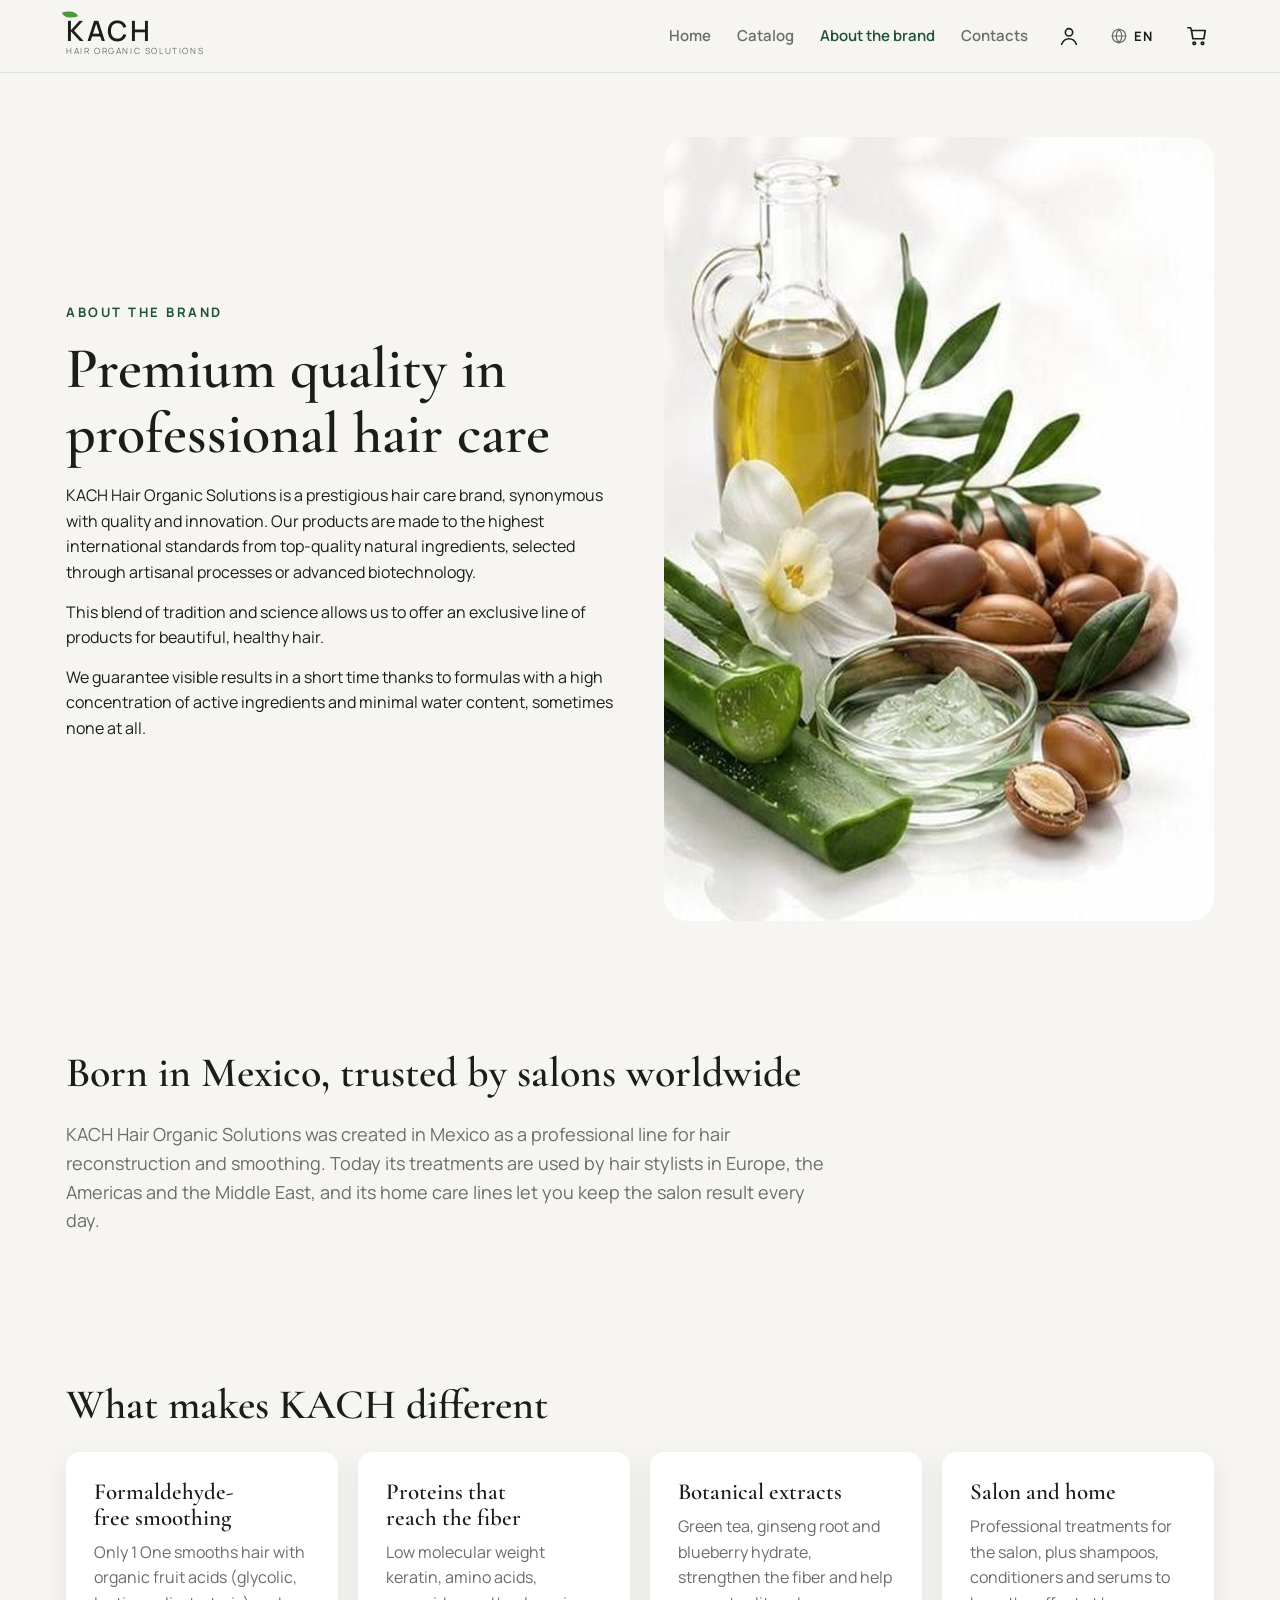
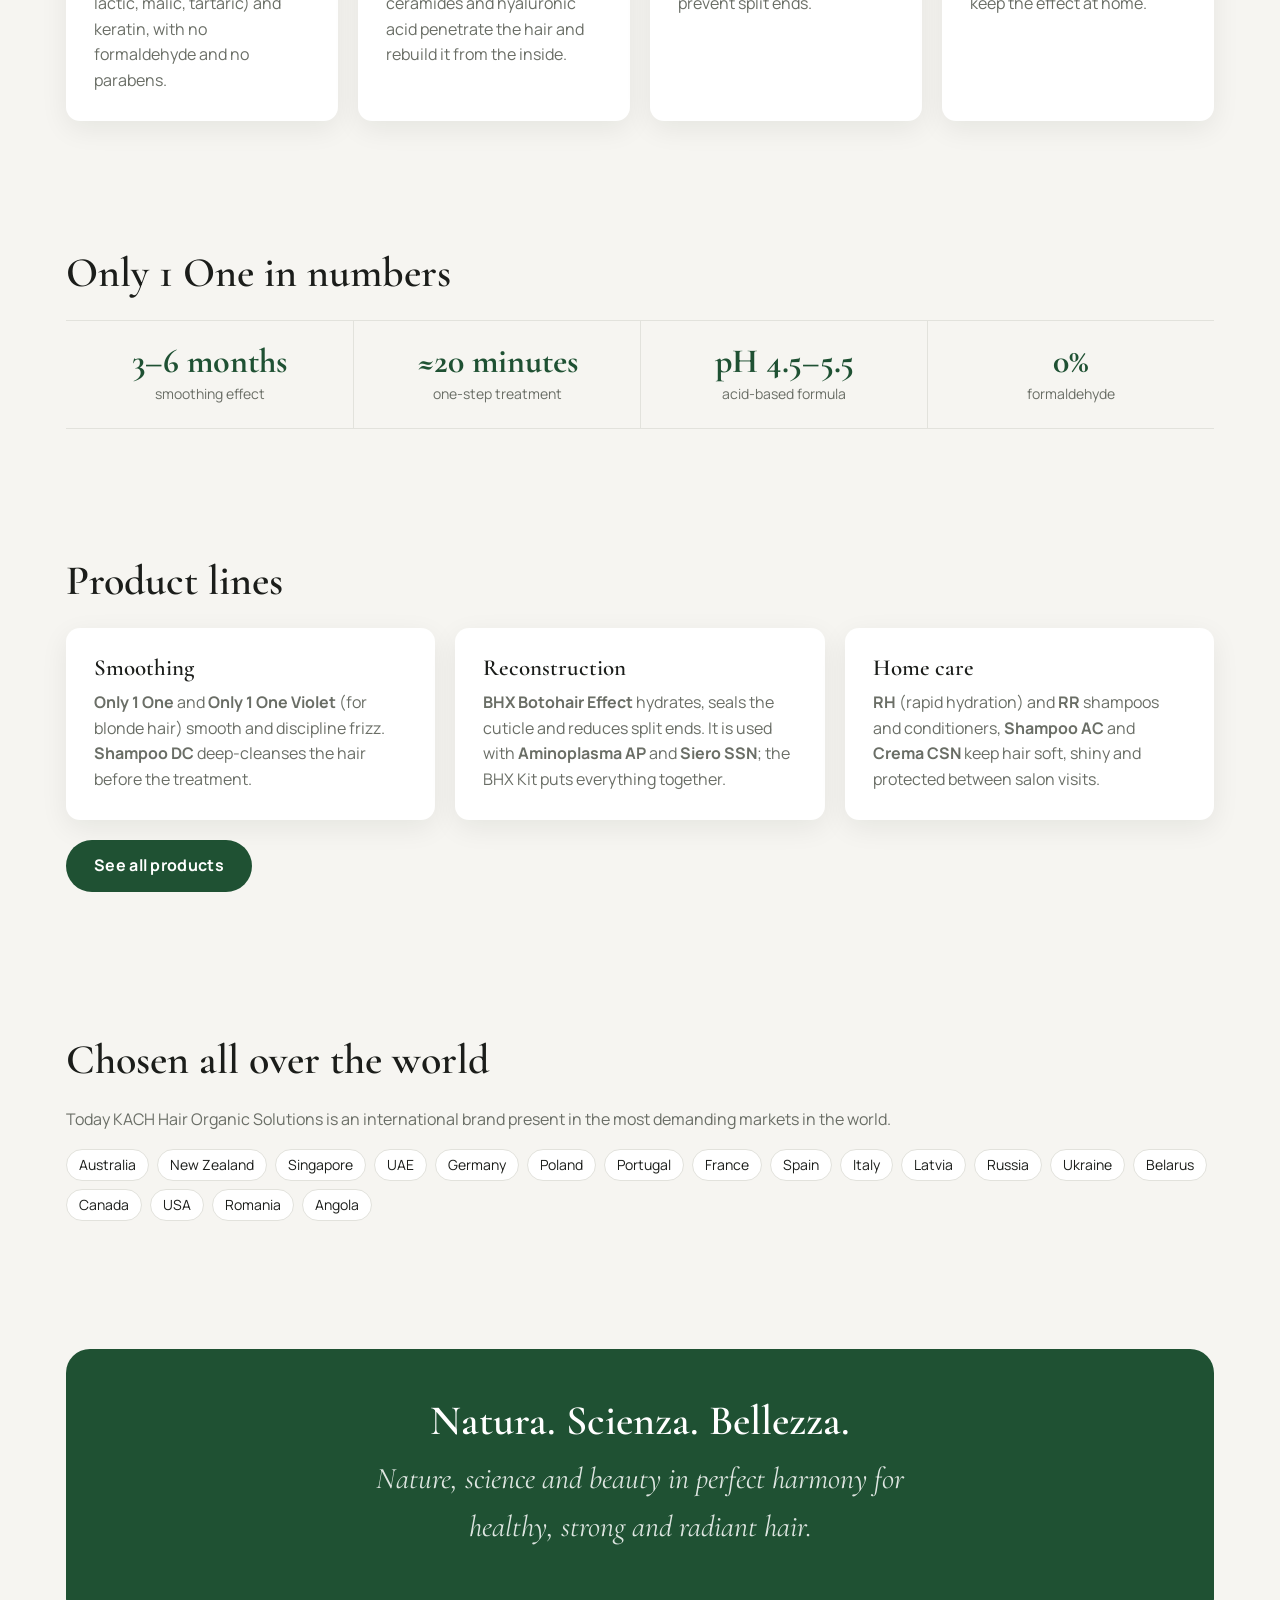
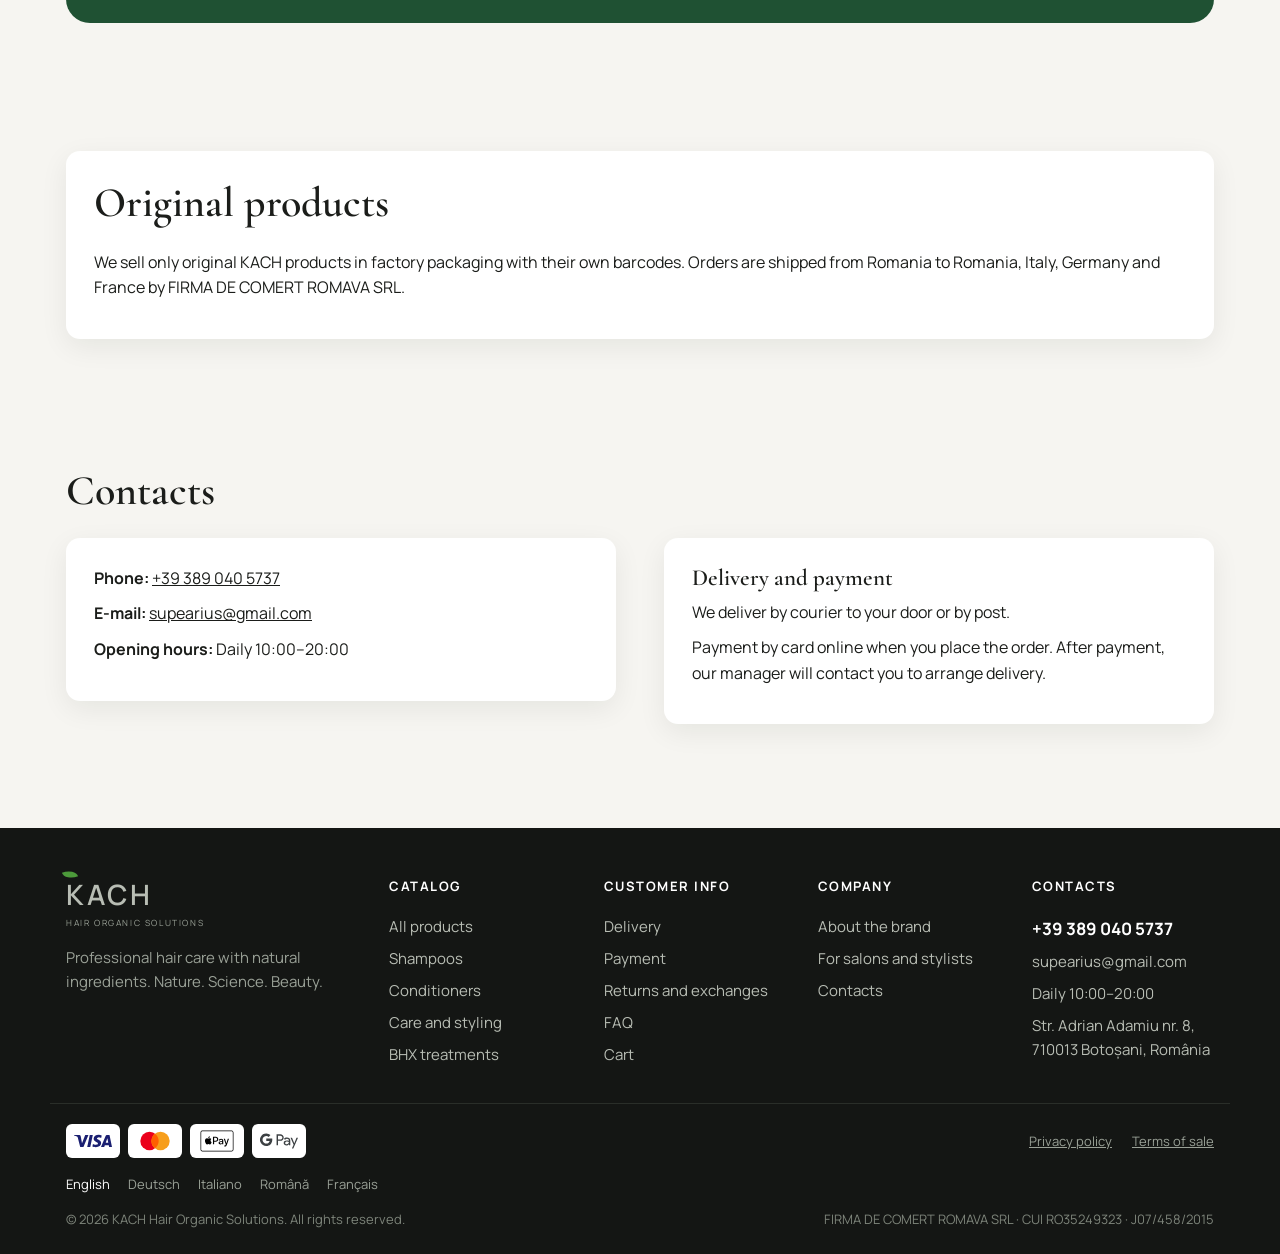
==== commit f7cd9273: "About page: brand origin, what makes KACH different, Only 1 One in numbers, product lines, original " ====
--- a/about.html
+++ b/about.html
@@ -20,8 +20,8 @@
   <link rel="manifest" href="/site.webmanifest">
   <link rel="preconnect" href="https://fonts.googleapis.com">
   <link rel="stylesheet" href="https://fonts.googleapis.com/css2?family=Cormorant+Garamond:ital,wght@0,500;0,600;1,500&family=Manrope:wght@400;600;700&display=swap">
-  <link rel="stylesheet" href="css/style.css?v=86500">
-  <script src="js/i18n.js?v=86500"></script>
+  <link rel="stylesheet" href="css/style.css?v=86903">
+  <script src="js/i18n.js?v=86903"></script>
 </head>
 <body data-page="about">
   <header id="site-header"></header>
@@ -41,6 +41,49 @@
 
     <section class="section">
       <div class="container">
+        <h2 data-i18n="about.h2origin">Born in Mexico, trusted by salons worldwide</h2>
+        <p class="about-lead" data-i18n="about.origin">KACH Hair Organic Solutions was created in Mexico as a professional line for hair reconstruction and smoothing. Today its treatments are used by hair stylists in Europe, the Americas and the Middle East, and its home care lines let you keep the salon result every day.</p>
+      </div>
+    </section>
+
+    <section class="section">
+      <div class="container">
+        <h2 data-i18n="about.h2why">What makes KACH different</h2>
+        <div class="why-grid">
+          <div class="panel"><h3 data-i18n="about.why1">Formaldehyde-free smoothing</h3><p data-i18n="about.why1s">Only 1 One smooths hair with organic fruit acids (glycolic, lactic, malic, tartaric) and keratin, with no formaldehyde and no parabens.</p></div>
+          <div class="panel"><h3 data-i18n="about.why2">Proteins that reach the fiber</h3><p data-i18n="about.why2s">Low molecular weight keratin, amino acids, ceramides and hyaluronic acid penetrate the hair and rebuild it from the inside.</p></div>
+          <div class="panel"><h3 data-i18n="about.why3">Botanical extracts</h3><p data-i18n="about.why3s">Green tea, ginseng root and blueberry hydrate, strengthen the fiber and help prevent split ends.</p></div>
+          <div class="panel"><h3 data-i18n="about.why4">Salon and home</h3><p data-i18n="about.why4s">Professional treatments for the salon, plus shampoos, conditioners and serums to keep the effect at home.</p></div>
+        </div>
+      </div>
+    </section>
+
+    <section class="section">
+      <div class="container">
+        <h2 data-i18n="about.h2nums">Only 1 One in numbers</h2>
+        <div class="num-grid">
+          <div class="num"><strong data-i18n="about.num1">3–6 months</strong><span data-i18n="about.num1s">smoothing effect</span></div>
+          <div class="num"><strong data-i18n="about.num2">≈20 minutes</strong><span data-i18n="about.num2s">one-step treatment</span></div>
+          <div class="num"><strong data-i18n="about.num3">pH 4.5–5.5</strong><span data-i18n="about.num3s">acid-based formula</span></div>
+          <div class="num"><strong data-i18n="about.num4">0%</strong><span data-i18n="about.num4s">formaldehyde</span></div>
+        </div>
+      </div>
+    </section>
+
+    <section class="section">
+      <div class="container">
+        <h2 data-i18n="about.h2lines">Product lines</h2>
+        <div class="lines-grid">
+          <div class="panel"><h3 data-i18n="about.line1">Smoothing</h3><p data-i18n="about.line1s"><strong>Only 1 One</strong> and <strong>Only 1 One Violet</strong> (for blonde hair) smooth and discipline frizz. <strong>Shampoo DC</strong> deep-cleanses the hair before the treatment.</p></div>
+          <div class="panel"><h3 data-i18n="about.line2">Reconstruction</h3><p data-i18n="about.line2s"><strong>BHX Botohair Effect</strong> hydrates, seals the cuticle and reduces split ends. It is used with <strong>Aminoplasma AP</strong> and <strong>Siero SSN</strong>; the BHX Kit puts everything together.</p></div>
+          <div class="panel"><h3 data-i18n="about.line3">Home care</h3><p data-i18n="about.line3s"><strong>RH</strong> (rapid hydration) and <strong>RR</strong> shampoos and conditioners, <strong>Shampoo AC</strong> and <strong>Crema CSN</strong> keep hair soft, shiny and protected between salon visits.</p></div>
+        </div>
+        <p style="margin-top:20px"><a class="btn" href="catalog.html" data-i18n="about.linesCta">See all products</a></p>
+      </div>
+    </section>
+
+    <section class="section">
+      <div class="container">
         <h2 data-i18n="about.h2world">Chosen all over the world</h2>
         <p class="muted" data-i18n="about.world">Today KACH Hair Organic Solutions is an international brand present in the most demanding markets in the world.</p>
         <div class="countries" data-i18n="about.countries"><span>Australia</span><span>New Zealand</span><span>Singapore</span><span>UAE</span><span>Germany</span><span>Poland</span><span>Portugal</span><span>France</span><span>Spain</span><span>Italy</span><span>Latvia</span><span>Russia</span><span>Ukraine</span><span>Belarus</span><span>Canada</span><span>USA</span><span>Romania</span><span>Angola</span></div>
@@ -53,6 +96,12 @@
           <h2>Natura. Scienza. Bellezza.</h2>
           <p class="motto" data-i18n="about.motto">Nature, science and beauty in perfect harmony for healthy, strong and radiant hair.</p>
         </div>
+      </div>
+    </section>
+
+    <section class="section">
+      <div class="container">
+        <div class="panel orig-panel"><h2 data-i18n="about.h2orig">Original products</h2><p data-i18n="about.orig">We sell only original KACH products in factory packaging with their own barcodes. Orders are shipped from Romania to Romania, Italy, Germany and France by FIRMA DE COMERT ROMAVA SRL.</p></div>
       </div>
     </section>
 
@@ -75,12 +124,12 @@
     </section>
   </main>
   <footer id="site-footer"></footer>
-  <script src="js/products.js?v=86500"></script>
-  <script src="js/countries.js?v=86500"></script>
-  <script src="js/shipping.js?v=86500"></script>
-  <script src="js/vendor/supabase.js?v=86500"></script>
-  <script src="js/supabase-config.js?v=86500"></script>
-  <script src="js/auth.js?v=86500"></script>
-  <script src="js/app.js?v=86500"></script>
+  <script src="js/products.js?v=86903"></script>
+  <script src="js/countries.js?v=86903"></script>
+  <script src="js/shipping.js?v=86903"></script>
+  <script src="js/vendor/supabase.js?v=86903"></script>
+  <script src="js/supabase-config.js?v=86903"></script>
+  <script src="js/auth.js?v=86903"></script>
+  <script src="js/app.js?v=86903"></script>
 </body>
 </html>
--- a/css/style.css
+++ b/css/style.css
@@ -116,6 +116,8 @@
 .card-footer { margin-top: auto; display: flex; align-items: center; justify-content: space-between; gap: 8px; flex-wrap: wrap; }
 .price { font-weight: 700; font-size: 16px; }
 .price.big { font-size: 26px; margin: 4px 0 16px; }
+.price .old-price { color: #c0392b; font-weight: 600; font-size: .85em; text-decoration: line-through; margin-right: 4px; }
+.price .new-price { color: #2e8b3d; }
 @media (max-width: 480px) { .card-body { padding: 12px; } .card-footer .btn { width: 100%; text-align: center; } }
 
 /* Каталог */
@@ -458,3 +460,23 @@
 .footer-langs { display: flex; flex-wrap: wrap; gap: 6px 18px; padding-bottom: 14px; font-size: 13px; }
 .footer-langs a { color: #9aa197; text-decoration: none; }
 .footer-langs a:hover, .footer-langs a[aria-current] { color: #fff; }
+
+/* Видео вместо фото на главной */
+.brand-video { background: #000; aspect-ratio: 688 / 784; box-shadow: var(--shadow); }
+.brand-video video { display: block; width: 100%; height: 100%; object-fit: cover; }
+@media (max-width: 960px) { .brand-video { aspect-ratio: 848 / 560; max-width: 640px; } }
+
+/* About: brand facts */
+.about-lead { font-size: 18px; max-width: 760px; color: var(--muted); }
+.why-grid { display: grid; grid-template-columns: repeat(4, 1fr); gap: 20px; margin-top: 16px; }
+.lines-grid { display: grid; grid-template-columns: repeat(3, 1fr); gap: 20px; margin-top: 16px; }
+.why-grid h3, .lines-grid h3 { margin: 0 0 8px; }
+.why-grid p, .lines-grid p { margin: 0; color: var(--muted); }
+.num-grid { display: grid; grid-template-columns: repeat(4, 1fr); border-top: 1px solid var(--line); border-bottom: 1px solid var(--line); margin-top: 16px; }
+.num { padding: 22px 16px; text-align: center; border-left: 1px solid var(--line); }
+.num:first-child { border-left: 0; }
+.num strong { display: block; font-family: "Cormorant Garamond", Georgia, serif; font-size: 34px; color: var(--green); line-height: 1.1; }
+.num span { font-size: 14px; color: var(--muted); }
+.orig-panel h2 { margin-top: 0; }
+@media (max-width: 1000px) { .why-grid { grid-template-columns: repeat(2, 1fr); } }
+@media (max-width: 760px) { .why-grid, .lines-grid { grid-template-columns: 1fr; } .num-grid { grid-template-columns: repeat(2, 1fr); } .num { border-left: 0; border-top: 1px solid var(--line); } .num:nth-child(-n+2) { border-top: 0; } }
